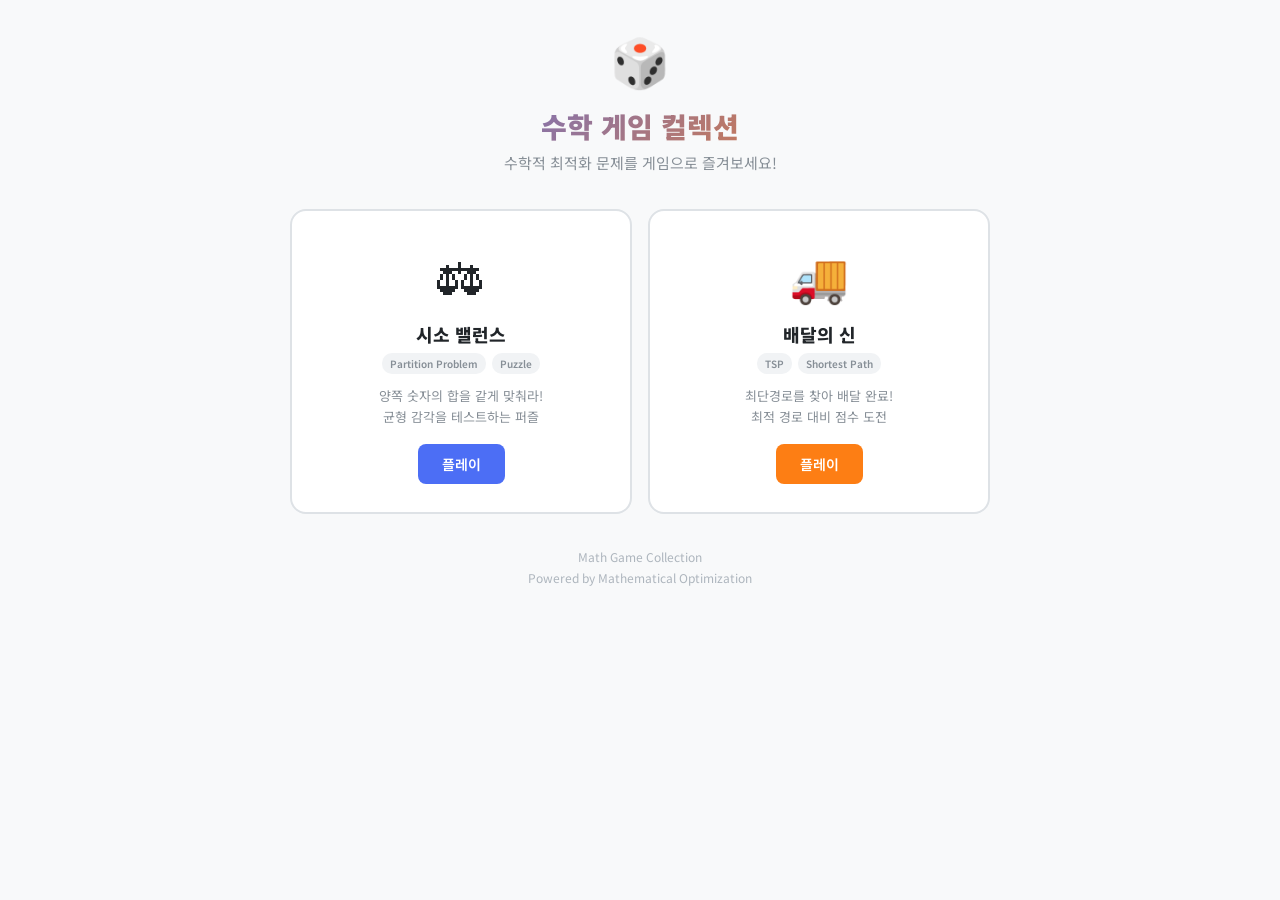
==== index.html @ ef0df7b0 "Initial release: Math Game Collection Portal page with two games: - Seesaw Balance (시소 밸런스) - Partit" ====
<!DOCTYPE html>
<html lang="ko">
<head>
  <meta charset="UTF-8">
  <meta name="viewport" content="width=device-width, initial-scale=1.0">
  <title>수학 게임 컬렉션 | Math Game Collection</title>
  <meta name="description" content="수학적 최적화를 게임으로! 시소 밸런스, 배달의 신 최단경로 챌린지">
  <meta property="og:title" content="수학 게임 컬렉션">
  <meta property="og:description" content="수학적 최적화를 게임으로 즐겨보세요!">
  <meta property="og:type" content="website">
  <meta property="og:image" content="og-portal.png">
  <link rel="icon" href="favicon.svg" type="image/svg+xml">
  <link rel="preconnect" href="https://fonts.googleapis.com">
  <link rel="preconnect" href="https://fonts.gstatic.com" crossorigin>
  <link href="https://fonts.googleapis.com/css2?family=Noto+Sans+KR:wght@400;600;700;800;900&display=swap" rel="stylesheet">
  <style>
    * { margin: 0; padding: 0; box-sizing: border-box; }
    body {
      font-family: 'Noto Sans KR', sans-serif;
      background: #F8F9FA;
      color: #212529;
      min-height: 100vh;
      display: flex;
      justify-content: center;
      padding: 24px 16px;
    }
    .container {
      width: 100%;
      max-width: 700px;
      text-align: center;
    }
    .hero-icon { font-size: 48px; margin-bottom: 12px; }
    .hero-title {
      font-size: 28px; font-weight: 900; margin-bottom: 6px;
      background: linear-gradient(135deg, #4C6EF5, #FD7E14);
      -webkit-background-clip: text; -webkit-text-fill-color: transparent;
      background-clip: text;
    }
    .hero-sub { font-size: 15px; color: #868E96; margin-bottom: 36px; }
    .games { display: grid; grid-template-columns: 1fr 1fr; gap: 16px; margin-bottom: 32px; }
    .game-card {
      background: #FFF; border: 2px solid #DEE2E6; border-radius: 16px;
      padding: 28px 20px; text-decoration: none; color: inherit;
      transition: all 0.2s; display: flex; flex-direction: column; align-items: center;
    }
    .game-card:hover {
      transform: translateY(-4px);
      box-shadow: 0 8px 24px rgba(0,0,0,0.1);
      border-color: #4C6EF5;
    }
    .game-card .card-icon { font-size: 48px; margin-bottom: 12px; }
    .game-card .card-title { font-size: 18px; font-weight: 800; margin-bottom: 6px; }
    .game-card .card-desc { font-size: 13px; color: #868E96; line-height: 1.6; margin-bottom: 16px; }
    .game-card .card-btn {
      background: #4C6EF5; color: #FFF; border: none; border-radius: 8px;
      padding: 10px 24px; font-size: 14px; font-weight: 600;
      cursor: pointer; font-family: inherit; transition: background 0.15s;
    }
    .game-card:nth-child(2) .card-btn { background: #FD7E14; }
    .game-card .card-btn:hover { filter: brightness(0.9); }
    .game-card .card-tags {
      display: flex; gap: 6px; margin-bottom: 12px; flex-wrap: wrap; justify-content: center;
    }
    .tag {
      font-size: 10px; padding: 3px 8px; border-radius: 10px;
      background: #F1F3F5; color: #868E96; font-weight: 600;
    }
    .footer {
      font-size: 12px; color: #ADB5BD; line-height: 1.8;
    }
    @media (max-width: 500px) {
      .games { grid-template-columns: 1fr; }
      .hero-title { font-size: 22px; }
    }
  </style>
</head>
<body>
  <div class="container">
    <div class="hero-icon">&#x1F3B2;</div>
    <h1 class="hero-title">수학 게임 컬렉션</h1>
    <p class="hero-sub">수학적 최적화 문제를 게임으로 즐겨보세요!</p>

    <div class="games">
      <a href="seesaw-game/" class="game-card">
        <div class="card-icon">&#x2696;</div>
        <div class="card-title">시소 밸런스</div>
        <div class="card-tags">
          <span class="tag">Partition Problem</span>
          <span class="tag">Puzzle</span>
        </div>
        <div class="card-desc">양쪽 숫자의 합을 같게 맞춰라!<br>균형 감각을 테스트하는 퍼즐</div>
        <button class="card-btn">플레이</button>
      </a>

      <a href="tsp-game/" class="game-card">
        <div class="card-icon">&#x1F69A;</div>
        <div class="card-title">배달의 신</div>
        <div class="card-tags">
          <span class="tag">TSP</span>
          <span class="tag">Shortest Path</span>
        </div>
        <div class="card-desc">최단경로를 찾아 배달 완료!<br>최적 경로 대비 점수 도전</div>
        <button class="card-btn">플레이</button>
      </a>
    </div>

    <div class="footer">
      Math Game Collection<br>
      Powered by Mathematical Optimization
    </div>
  </div>
</body>
</html>
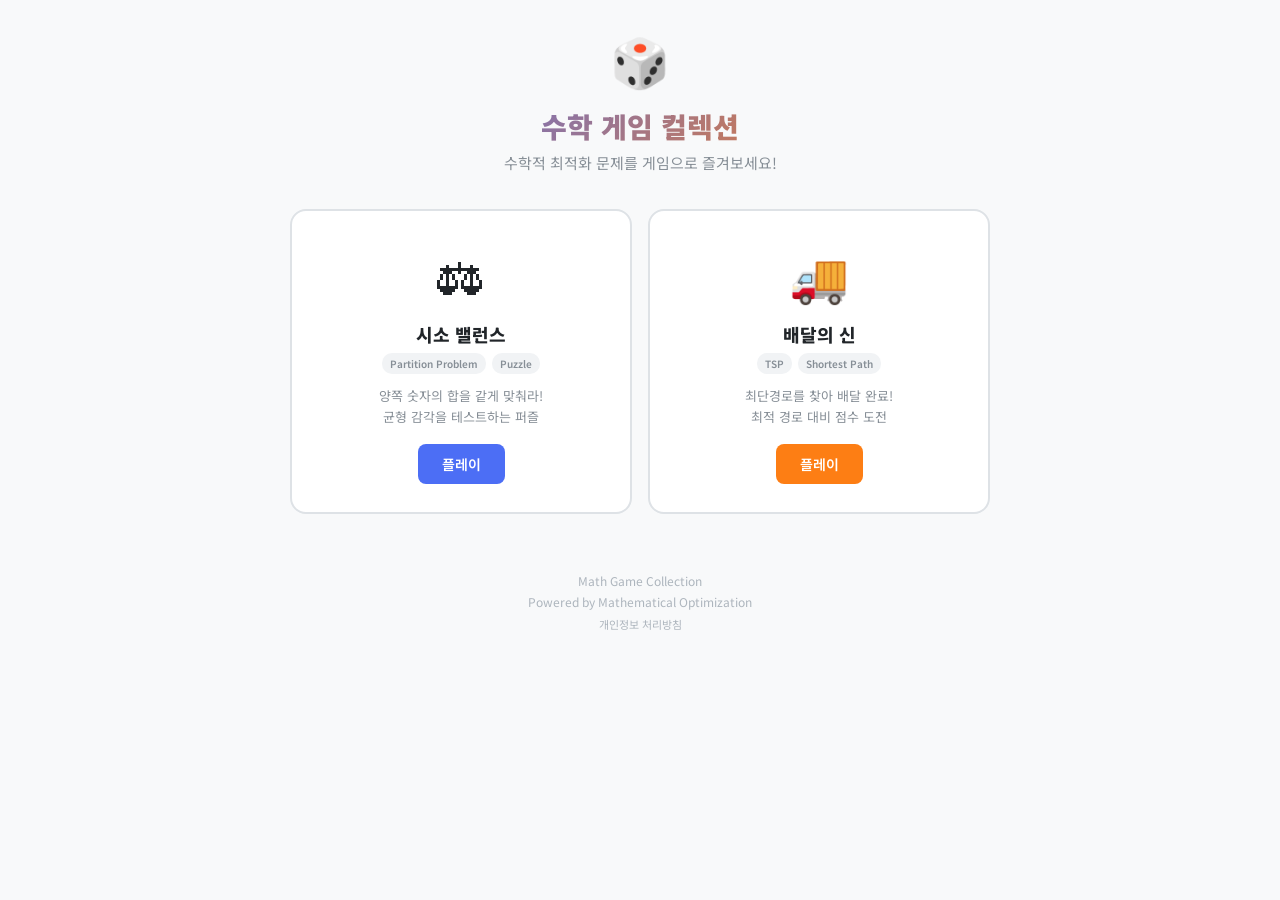
==== commit bef3487a: "Add Kakao AdFit monetization + README + privacy policy - Kakao AdFit SDK integration (start/result s" ====
--- a/index.html
+++ b/index.html
@@ -72,7 +72,11 @@
       .games { grid-template-columns: 1fr; }
       .hero-title { font-size: 22px; }
     }
+    .ad-container { display: flex; justify-content: center; margin: 0 auto 24px; }
+    .site-footer-link { font-size: 11px; color: #ADB5BD; text-decoration: none; }
+    .site-footer-link:hover { text-decoration: underline; }
   </style>
+  <script async src="https://t1.daumcdn.net/kas/static/ba.min.js"></script>
 </head>
 <body>
   <div class="container">
@@ -104,9 +108,17 @@
       </a>
     </div>
 
+    <!-- Ad: Portal Banner -->
+    <div class="ad-container">
+      <ins class="kakao_ad_area" style="display:none;"
+        data-ad-unit="DAN-ZZZZZZZZZZ"
+        data-ad-width="320" data-ad-height="100"></ins>
+    </div>
+
     <div class="footer">
       Math Game Collection<br>
-      Powered by Mathematical Optimization
+      Powered by Mathematical Optimization<br>
+      <a href="privacy.html" class="site-footer-link">개인정보 처리방침</a>
     </div>
   </div>
 </body>
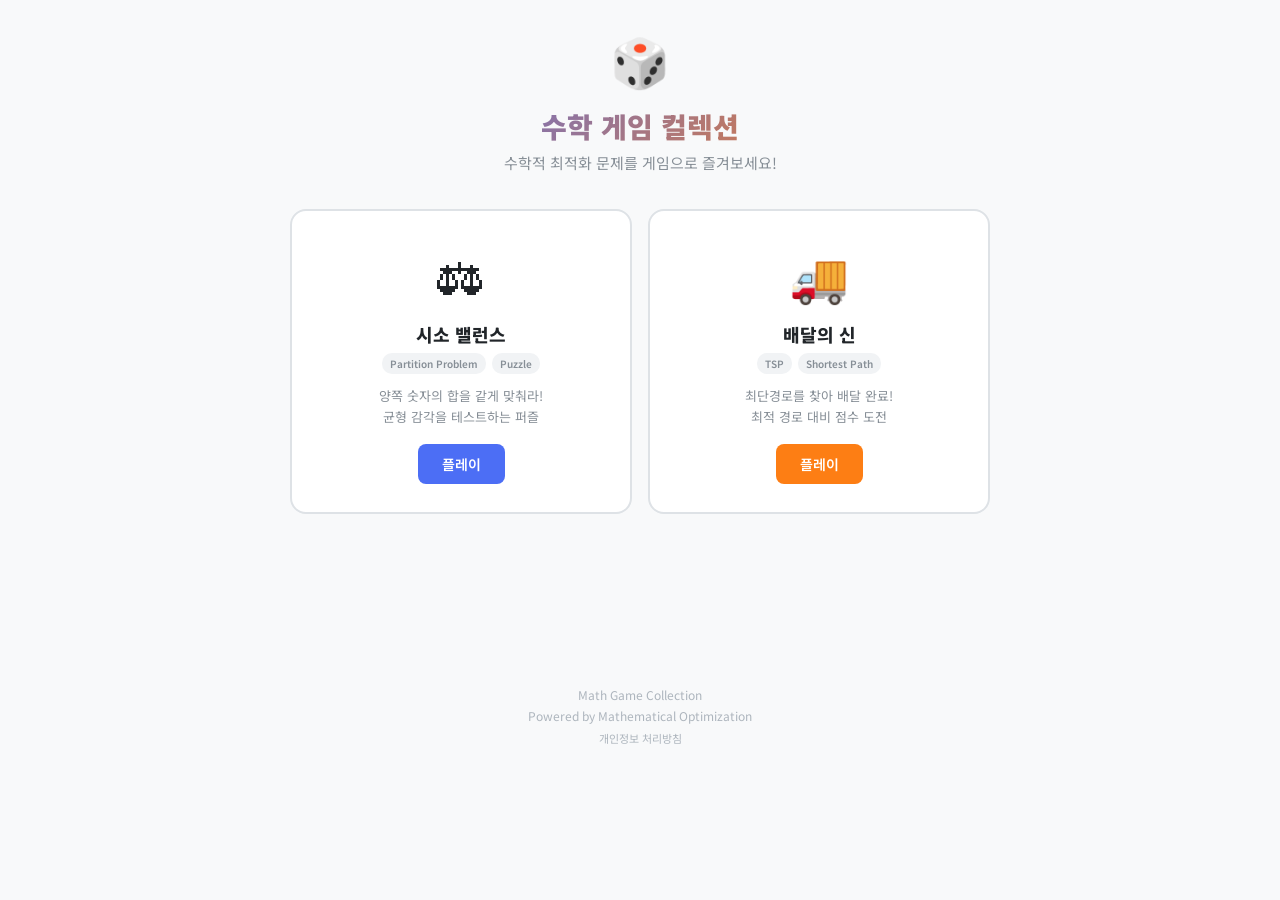
==== commit b3ccfae1: "Add AdFit 4-slot ads, Google AdSense integration, and SEO optimization - seesaw-game: Apply 4 real A" ====
--- a/index.html
+++ b/index.html
@@ -3,12 +3,25 @@
 <head>
   <meta charset="UTF-8">
   <meta name="viewport" content="width=device-width, initial-scale=1.0">
-  <title>수학 게임 컬렉션 | Math Game Collection</title>
-  <meta name="description" content="수학적 최적화를 게임으로! 시소 밸런스, 배달의 신 최단경로 챌린지">
-  <meta property="og:title" content="수학 게임 컬렉션">
-  <meta property="og:description" content="수학적 최적화를 게임으로 즐겨보세요!">
+  <title>수학 게임 컬렉션 - 시소게임, 배달게임 | Math Game Collection - Seesaw Game</title>
+  <meta name="description" content="시소게임 시소 밸런스, 배달의 신 최단경로 등 수학적 최적화를 게임으로 즐겨보세요! 무료 온라인 퍼즐 게임. Seesaw game, delivery game, free math puzzle games online.">
+  <meta name="keywords" content="시소, 시소게임, 시소 게임, seesaw, seesaw game, 수학 게임, math game, 균형 퍼즐, balance puzzle, 배달 게임, 최단경로, TSP game, 무료 게임, 온라인 게임, 퍼즐 게임">
+  <meta name="author" content="Math Game Collection">
+  <meta name="robots" content="index, follow">
+  <link rel="canonical" href="https://0820hong.github.io/math-games/">
+  <meta property="og:title" content="수학 게임 컬렉션 - 시소게임, 배달게임 | Math Game Collection">
+  <meta property="og:description" content="시소 밸런스, 배달의 신 등 수학적 최적화를 게임으로! Free math puzzle games.">
   <meta property="og:type" content="website">
-  <meta property="og:image" content="og-portal.png">
+  <meta property="og:url" content="https://0820hong.github.io/math-games/">
+  <meta property="og:image" content="https://0820hong.github.io/math-games/og-portal.png">
+  <meta property="og:locale" content="ko_KR">
+  <meta property="og:site_name" content="수학 게임 컬렉션">
+  <meta name="twitter:card" content="summary_large_image">
+  <meta name="twitter:title" content="수학 게임 컬렉션 - 시소게임, 배달게임">
+  <meta name="twitter:description" content="시소 밸런스, 배달의 신 등 수학적 최적화를 게임으로!">
+  <meta name="twitter:image" content="https://0820hong.github.io/math-games/og-portal.png">
+  <meta name="naver-site-verification" content="TODO_NAVER_VERIFICATION_CODE">
+  <meta name="google-site-verification" content="TODO_GOOGLE_VERIFICATION_CODE">
   <link rel="icon" href="favicon.svg" type="image/svg+xml">
   <link rel="preconnect" href="https://fonts.googleapis.com">
   <link rel="preconnect" href="https://fonts.gstatic.com" crossorigin>
@@ -77,6 +90,21 @@
     .site-footer-link:hover { text-decoration: underline; }
   </style>
   <script async src="https://t1.daumcdn.net/kas/static/ba.min.js"></script>
+  <!-- Google AdSense - TODO: ca-pub-XXXXXXXXXXXXXXXX를 실제 게시자 ID로 교체 -->
+  <script async src="https://pagead2.googlesyndication.com/pagead/js/adsbygoogle.js?client=ca-pub-XXXXXXXXXXXXXXXX"
+    crossorigin="anonymous"></script>
+  <script type="application/ld+json">
+  {
+    "@context": "https://schema.org",
+    "@type": "WebSite",
+    "name": "수학 게임 컬렉션",
+    "alternateName": ["Math Game Collection", "시소게임", "Seesaw Game"],
+    "url": "https://0820hong.github.io/math-games/",
+    "description": "시소 밸런스, 배달의 신 등 수학적 최적화를 게임으로 즐기는 무료 온라인 게임 모음",
+    "inLanguage": ["ko", "en"],
+    "author": { "@type": "Organization", "name": "Math Game Collection" }
+  }
+  </script>
 </head>
 <body>
   <div class="container">
@@ -108,7 +136,18 @@
       </a>
     </div>
 
-    <!-- Ad: Portal Banner -->
+    <!-- AdSense: Portal Banner - TODO: data-ad-slot을 실제 슬롯 ID로 교체 -->
+    <div class="ad-container" style="max-width:728px;min-height:90px;">
+      <ins class="adsbygoogle"
+        style="display:block"
+        data-ad-client="ca-pub-XXXXXXXXXXXXXXXX"
+        data-ad-slot="XXXXXXXXXX"
+        data-ad-format="auto"
+        data-full-width-responsive="true"></ins>
+      <script>(adsbygoogle = window.adsbygoogle || []).push({});</script>
+    </div>
+
+    <!-- Ad: Portal AdFit Banner -->
     <div class="ad-container">
       <ins class="kakao_ad_area" style="display:none;"
         data-ad-unit="DAN-ZZZZZZZZZZ"
